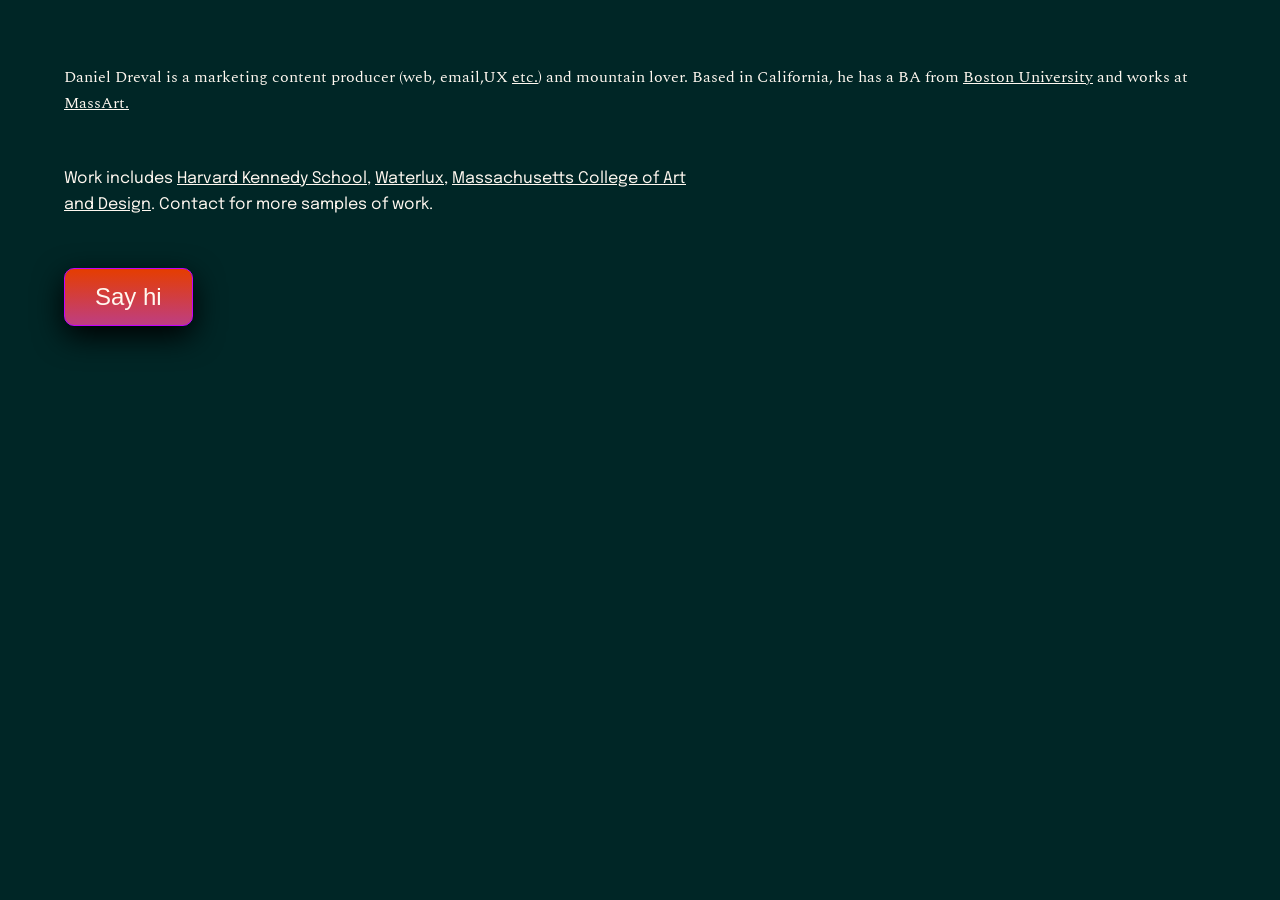
==== index.html @ 30119e2d "Add files via upload" ====
<!DOCTYPE html>
<html lang="en">

<head>
    <meta charset="UTF-8">
    <meta name="viewport" content="width=device-width, initial-scale=1.0">
    <title>daniel dreval</title>
    <link rel="icon" href="images/favicon.png" type="image/x-icon">

    <link rel="stylesheet" href="style/stylesheet.css">
    <link rel="stylesheet" href="style/fonts/stylesheet.css" type="text/css" charset="utf-8" />

</head>


<body>

    <div class="about">
        <text class="intro">
            <text class="name">
                Daniel Dreval
            </text> is a marketing content producer (web, email,UX <a class="etc">etc.</a>) and mountain lover. Based in California, he has a BA from <a class="school">Boston University</a> and works at <a class="work" href="https://www.massart.edu/" target="_blank">MassArt.</a>
        </text>
        <text class="subtext">
            Work includes
            <a href="https://www.hks.harvard.edu/" target="_blank">Harvard Kennedy School</a>, 
            <a href="https://www.waterlux.com/" target="_blank">Waterlux</a>, 
            <a href="https://www.massart.edu/" target="_blank">Massachusetts College of Art and Design</a>.
            Contact for more samples of work. 
        </text>
        <a class="email" href="mailto:daniel.dreval98@gmail.com">Say hi</a>
    </div>
</body>

</html>
---- style/stylesheet.css ----
/* Text styles */

h1 {
    font-weight: 200;
    font-size: 90px;
}

.intro {
    font-family: 'Spectral-Regular', 'Times New Roman', serif;
    font-weight: normal;
    font-style: normal;
}

.subtext {
    font-family: 'Epilogue-Regular', 'Times New Roman', serif;
    font-weight: normal;
    margin: 50px 0px 0px 0px;
    max-width: 650px;
    display: block;
}

.subtext a,
.subtext a:visited {
    text-decoration: underline !important;
    color: #FFF8F0;
    transition: .2s;
}

.subtext a:hover {
    color: #E53D00
}


@media screen and (min-width: 1600px) {
    .intro {
        font-size: 80px;
        line-height: 80px;
    }
    .intro .name {
        font-size: 68px;
        line-height: 68px;
    }
}

@media screen and (max-width: 800px) {
    .intro {
        font-size: 40px;
        line-height: 40px;
    }
    .intro .name {
        font-size: 34px;
        line-height: 34px;
    }
}

body a,
body a:visited {
    text-decoration: none;
    color: #FFF8F0;
}


/* Fun links */

.etc:hover::after {
    content: "strategy, design, print";
    background-color: #1d1e1f;
    padding: 10px;
    border-radius: 5px;
    border: 1px solid #fff;
    display: inline;
    position: absolute;
    font-family: 'Epilogue-Regular', sans-serif;
    font-size: 14px;
    line-height: 20px;
    margin: 0px 100px 0px 0px;
    color: #fff;
}

.school:hover::after {
    content: "economics, art history";
    background-color: #1d1e1f;
    padding: 10px;
    border-radius: 5px;
    border: 1px solid #fff;
    display: inline;
    position: absolute;
    font-family: 'Epilogue-Regular', sans-serif;
    font-size: 14px;
    line-height: 20px;
    margin: 0px 100px 0px 0px;
    color: #fff;
}

.work:hover::after {
    content: "marketing and web producer";
    background-color: #1d1e1f;
    padding: 10px;
    border-radius: 5px;
    border: 1px solid #fff;
    display: inline;
    position: absolute;
    font-family: 'Epilogue-Regular', sans-serif;
    font-size: 14px;
    line-height: 20px;
    margin: 0px 100px 0px 0px;
    color: #fff;
}

a.etc,
a.school,
a.work {
    text-decoration:underline;
}

a.etc:hover {
    cursor: url("../cursor/eye2.png"), auto;
}

a.school {
    cursor: url("../cursor/eye2.png"), auto;
}

a.work {
    cursor: url("../cursor/eye2.png"), auto;
}


/* Button */

.email {
    background: linear-gradient(0deg, #BE3E82 0%, #E53D00 100%);
    box-shadow: 0 10px 30px rgb(0, 0, 0);
    border-radius: 10px;
    border: 1px solid #C200FB;
    display: block;
    width: fit-content;
    padding: 15px 30px;
    margin-top: 50px;
    font-family: 'Sneak-Regular', sans-serif;
    font-size: 24px;
    color: #FFF8F0;
    text-decoration: none;
}

.email a {
    transition: background-color .2s;
}

.email:hover {
    background: #C200FB;
    cursor: url("../cursor/mail.png"), auto;
}


/* Body */

html {
    cursor: url("../cursor/mountain.png"), auto;
}

body {
    background-color: #002626;
    font-family: 'Sneak-Regular', sans-serif;
    font-weight: normal;
    font-size: 16px;
    line-height: 26px;
    font-variant-ligatures: common-ligatures;
    margin: 5vw 5vw;
    color: #FFF8F0;
    max-width: 1200px;
}


/* Header */

ul.header {
    list-style-type: none;
    margin: 0;
    padding: 0;
    overflow: hidden;
    background-color: none;
    position: fixed;
    right: 5vw;
    top: 50px;
    z-index: 10;
}

li.header {
    position: relative;
    float: left;
    margin: 0;
    padding: 0;
}

li.name {
    font-family: 'Sneak-Bold', sans-serif;
    font-size: 21px;
    line-height: 32px;
    position: fixed;
    color: #fff;
    left: 10%;
    top: 50px;
    width: 50%;
}

li.name-small {
    position: fixed;
    color: #fff;
    left: 10%;
    top: 50px;
    width: 50%;
}

li.header a,
li.header a:visited {
    display: block;
    color: #fff;
    padding: 0px 16px;
    text-decoration: none;
    transition: color .3s ease;
}

li.name a,
li.name a:visited,
li.name-small a,
li.name-small a:visited {
    color: #fff;
    font-weight: inherit;
    text-decoration: none;
    transition: color .3s ease;
    z-index: -1;
}

li.header a:hover,
li.name a:hover,
li.name-small a:hover {
    color: red;
    text-decoration: none;
}
---- style/fonts/stylesheet.css ----
@font-face {
    font-family: 'Spectral-Regular';
    src: url('../fonts/Spectral-Regular.ttf') format('truetype');
    font-weight: normal;
    font-style: normal;
}

@font-face {
    font-family: 'Epilogue-Regular';
    src: url('../fonts/Epilogue-Regular.ttf') format('truetype');
    font-weight: normal;
    font-style: normal;
}
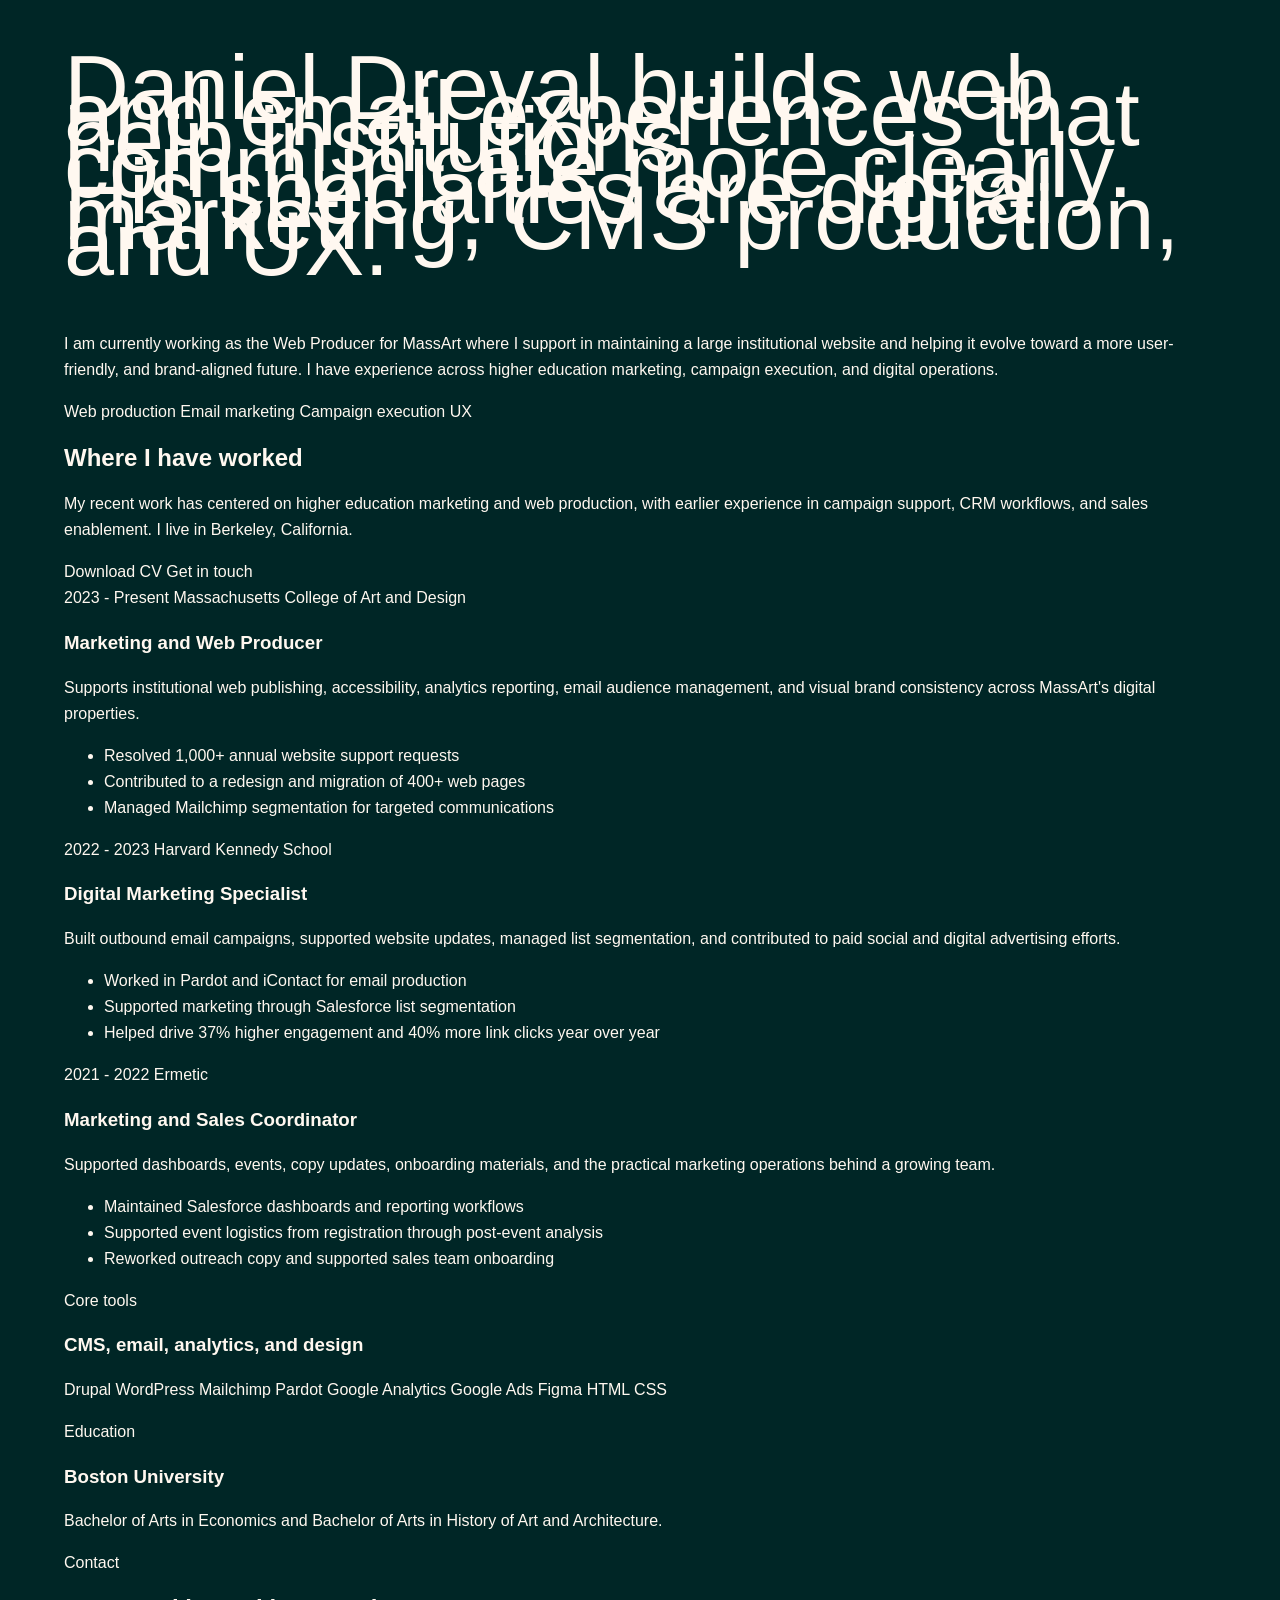
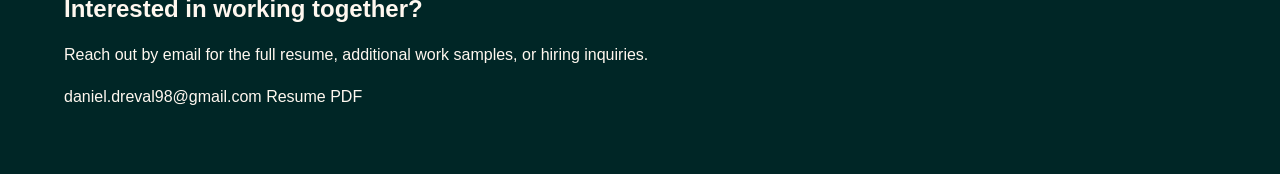
==== commit b4c746a9: "Revise index.html for improved personal branding Updated the content and structure of the index.html" ====
--- a/index.html
+++ b/index.html
@@ -1,35 +1,173 @@
 <!DOCTYPE html>
 <html lang="en">
-
 <head>
     <meta charset="UTF-8">
     <meta name="viewport" content="width=device-width, initial-scale=1.0">
-    <title>daniel dreval</title>
+    <title>Daniel Dreval | Web Content Producer</title>
+    <meta
+        name="description"
+        content="Daniel Dreval is a web content producer based in Berkeley, California, focused on content systems, web production, campaign execution, and digital storytelling."
+    >
     <link rel="icon" href="images/favicon.png" type="image/x-icon">
+    <link rel="stylesheet" href="style/stylesheet.css">
+    <link rel="stylesheet" href="style/fonts/stylesheet.css" type="text/css" charset="utf-8">
+</head>
+<body>
+<!-- 
+    <header class="site-header">
+        <a class="brand" href="#top">Daniel Dreval</a>
+        <nav class="site-nav" aria-label="Primary navigation">
+            <a href="#work">Work</a>
+            <a href="#systems">Systems</a>
+            <a href="#resume">Resume</a>
+            <a href="#contact">Contact</a>
+        </nav>
+    </header>
+-->
+    <main id="top">
+        <section class="hero">
+            <div class="hero-copy">
+                <h1>Daniel Dreval builds web and email experiences that help institutions
+                    communicate more clearly. His specialties are digital marketing, CMS production, and UX.</h1>
+                <p class="lead">
+                    I am currently working as the Web Producer for MassArt where I support in maintaining a large institutional website and helping it evolve toward a more user-friendly, and brand-aligned future. I have experience across higher education marketing, campaign execution, and digital operations.
+                </p>
 
-    <link rel="stylesheet" href="style/stylesheet.css">
-    <link rel="stylesheet" href="style/fonts/stylesheet.css" type="text/css" charset="utf-8" />
+                <div class="hero-tags" aria-label="Areas of focus">
+                    <span>Web production</span>
+                    <span>Email marketing</span>
+                    <span>Campaign execution</span>
+                    <span>UX</span>
+                </div>
 
-</head>
+                <div class="spacer"></div>
+                
 
+        </section>
+        
+        <section class="resume-section" id="resume">
+            <div class="resume-intro">
+                <h2>Where I have worked</h2>
+                <p>
+                    My recent work has centered on higher education marketing and web production,
+                    with earlier experience in campaign support, CRM workflows, and sales enablement. I live in Berkeley, California.
+                </p>
+                <div class="hero-actions">
+                    <a
+                        class="button-primary"
+                        href="CV/daniel%20dreval%20cv%202026.pdf"
+                        target="_blank"
+                        rel="noopener noreferrer"
+                    >
+                        Download CV
+                    </a>
+                    <a class="button-secondary" href="mailto:daniel.dreval98@gmail.com">Get in touch</a>
+                </div>
+            </div>
 
-<body>
+            <div class="resume-content">
+                <article class="timeline-item">
+                    <div class="timeline-meta">
+                        <span>2023 - Present</span>
+                        <span>Massachusetts College of Art and Design</span>
+                    </div>
+                    <h3>Marketing and Web Producer</h3>
+                    <p>
+                        Supports institutional web publishing, accessibility, analytics reporting,
+                        email audience management, and visual brand consistency across MassArt's
+                        digital properties.
+                    </p>
+                    <ul class="case-points">
+                        <li>Resolved 1,000+ annual website support requests</li>
+                        <li>Contributed to a redesign and migration of 400+ web pages</li>
+                        <li>Managed Mailchimp segmentation for targeted communications</li>
+                    </ul>
+                </article>
 
-    <div class="about">
-        <text class="intro">
-            <text class="name">
-                Daniel Dreval
-            </text> is a marketing content producer (web, email,UX <a class="etc">etc.</a>) and mountain lover. Based in California, he has a BA from <a class="school">Boston University</a> and works at <a class="work" href="https://www.massart.edu/" target="_blank">MassArt.</a>
-        </text>
-        <text class="subtext">
-            Work includes
-            <a href="https://www.hks.harvard.edu/" target="_blank">Harvard Kennedy School</a>, 
-            <a href="https://www.waterlux.com/" target="_blank">Waterlux</a>, 
-            <a href="https://www.massart.edu/" target="_blank">Massachusetts College of Art and Design</a>.
-            Contact for more samples of work. 
-        </text>
-        <a class="email" href="mailto:daniel.dreval98@gmail.com">Say hi</a>
-    </div>
+                <article class="timeline-item">
+                    <div class="timeline-meta">
+                        <span>2022 - 2023</span>
+                        <span>Harvard Kennedy School</span>
+                    </div>
+                    <h3>Digital Marketing Specialist</h3>
+                    <p>
+                        Built outbound email campaigns, supported website updates, managed list
+                        segmentation, and contributed to paid social and digital advertising efforts.
+                    </p>
+                    <ul class="case-points">
+                        <li>Worked in Pardot and iContact for email production</li>
+                        <li>Supported marketing through Salesforce list segmentation</li>
+                        <li>Helped drive 37% higher engagement and 40% more link clicks year over year</li>
+                    </ul>
+                </article>
+
+                <article class="timeline-item">
+                    <div class="timeline-meta">
+                        <span>2021 - 2022</span>
+                        <span>Ermetic</span>
+                    </div>
+                    <h3>Marketing and Sales Coordinator</h3>
+                    <p>
+                        Supported dashboards, events, copy updates, onboarding materials, and the
+                        practical marketing operations behind a growing team.
+                    </p>
+                    <ul class="case-points">
+                        <li>Maintained Salesforce dashboards and reporting workflows</li>
+                        <li>Supported event logistics from registration through post-event analysis</li>
+                        <li>Reworked outreach copy and supported sales team onboarding</li>
+                    </ul>
+                </article>
+
+                <div class="toolkit-grid">
+                    <article class="toolkit-card">
+                        <p class="case-tag">Core tools</p>
+                        <h3>CMS, email, analytics, and design</h3>
+                        <div class="tool-tags">
+                            <span>Drupal</span>
+                            <span>WordPress</span>
+                            <span>Mailchimp</span>
+                            <span>Pardot</span>
+                            <span>Google Analytics</span>
+                            <span>Google Ads</span>
+                            <span>Figma</span>
+                            <span>HTML</span>
+                            <span>CSS</span>
+                        </div>
+                    </article>
+
+                    <article class="toolkit-card">
+                        <p class="case-tag">Education</p>
+                        <h3>Boston University</h3>
+                        <p>
+                            Bachelor of Arts in Economics and Bachelor of Arts in History of Art
+                            and Architecture.
+                        </p>
+                    </article>
+                </div>
+            </div>
+        </section>
+    </main>
+
+    <footer class="site-footer" id="contact">
+        <div class="footer-copy">
+            <p class="eyebrow">Contact</p>
+            <h2>Interested in working together?</h2>
+            <p>
+                Reach out by email for the full resume, additional work samples, or hiring inquiries.
+            </p>
+        </div>
+
+        <div class="footer-actions">
+            <a class="button-primary" href="mailto:daniel.dreval98@gmail.com">daniel.dreval98@gmail.com</a>
+            <a
+                class="button-secondary"
+                href="CV/daniel%20dreval%20cv%202026.pdf"
+                target="_blank"
+                rel="noopener noreferrer"
+            >
+                Resume PDF
+            </a>
+        </div>
+    </footer>
 </body>
-
-</html>+</html>
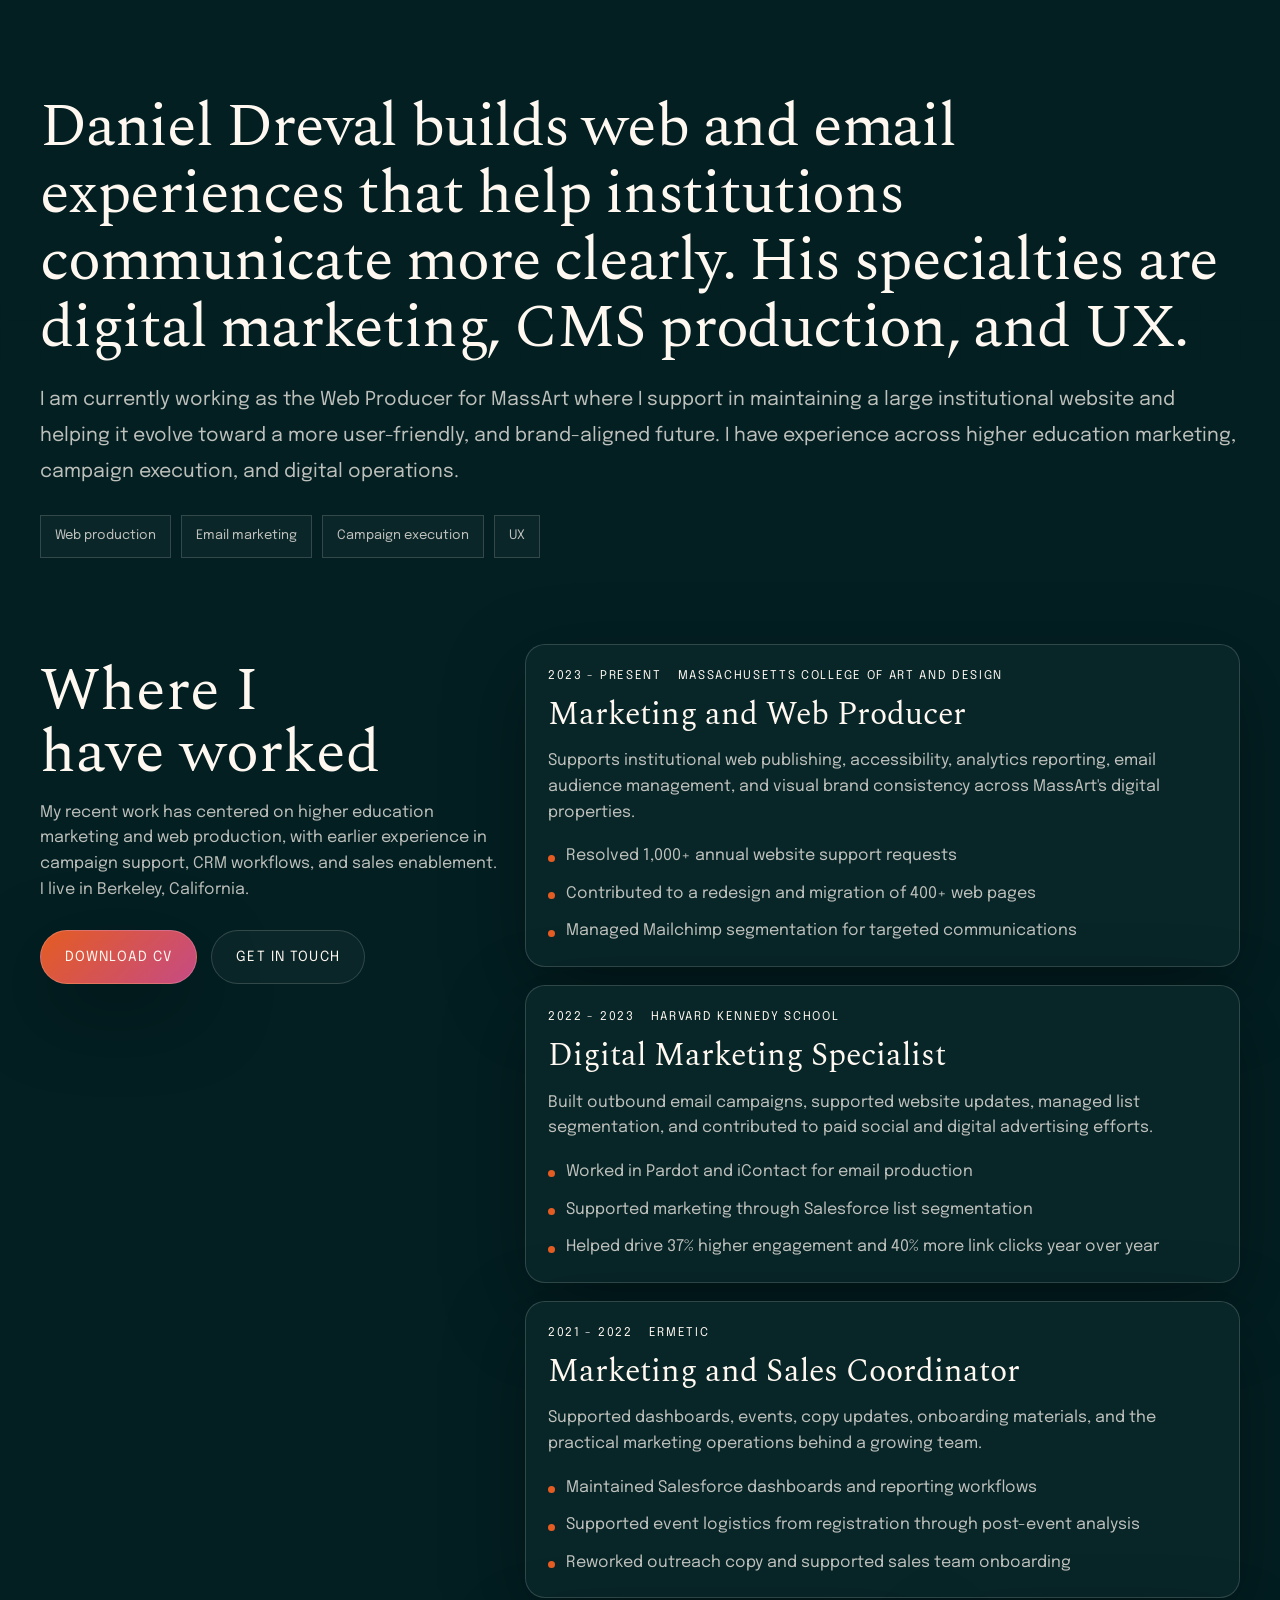
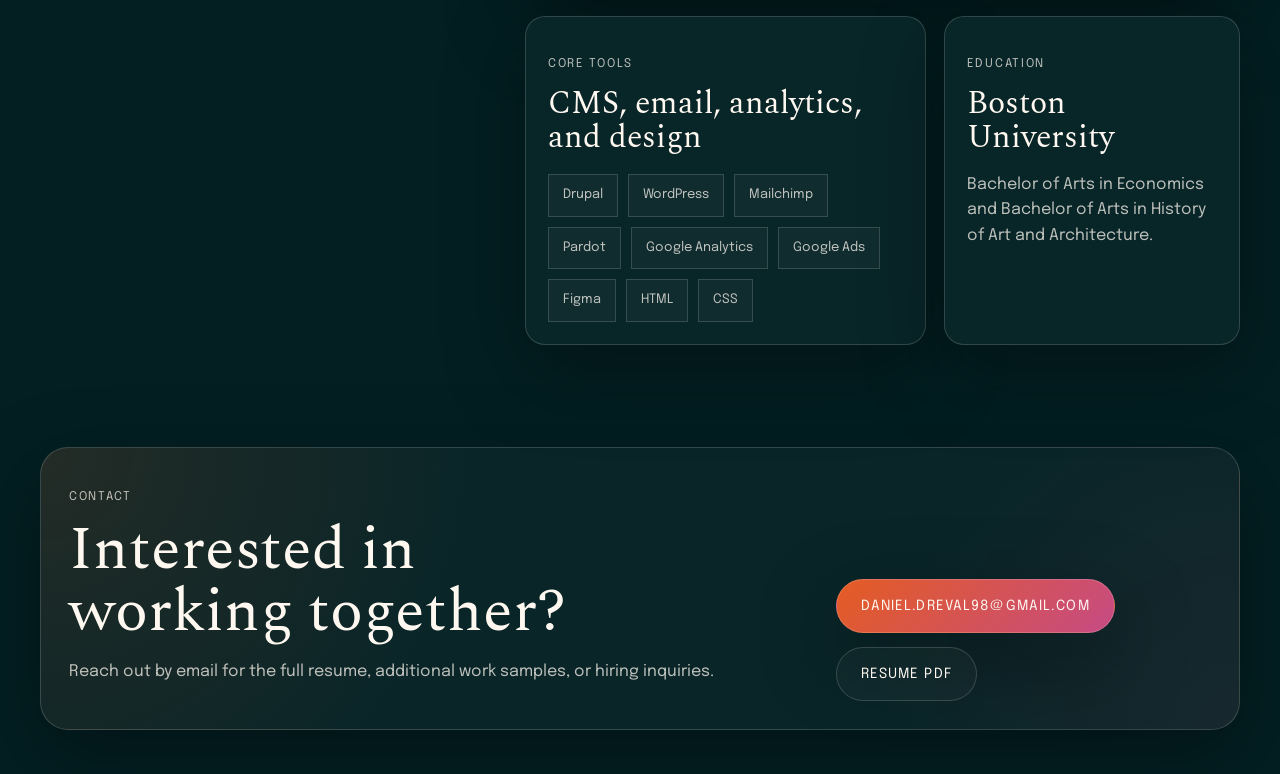
==== commit fbf023fa: "Fix HTML formatting and structure" ====
--- a/index.html
+++ b/index.html
@@ -55,7 +55,7 @@
                 <div class="hero-actions">
                     <a
                         class="button-primary"
-                        href="CV/daniel%20dreval%20cv%202026.pdf"
+                        href="ddreval.github.io/blob/main/CV/daniel dreval cv 2026.pdf"
                         target="_blank"
                         rel="noopener noreferrer"
                     >
--- a/style/stylesheet.css
+++ b/style/stylesheet.css
@@ -1,240 +1,791 @@
-/* Text styles */
+:root {
+    --bg: #031f22;
+    --bg-soft: #0b2d31;
+    --bg-panel: rgba(10, 39, 41, 0.88);
+    --line: rgba(255, 248, 240, 0.16);
+    --line-strong: rgba(246, 185, 120, 0.36);
+    --text: #fff8f0;
+    --muted: rgba(255, 248, 240, 0.74);
+    --accent: #e45c22;
+    --accent-soft: #f6b978;
+    --accent-rose: #c64b84;
+    --shadow: 0 26px 80px rgba(0, 0, 0, 0.34);
+    --radius-lg: 28px;
+    --radius-md: 20px;
+    --radius-sm: 14px;
+    --content-width: min(1200px, calc(100vw - 40px));
+}
+
+*,
+*::before,
+*::after {
+    box-sizing: border-box;
+}
+
+html {
+    scroll-behavior: smooth;
+}
+
+body {
+    margin: 0;
+    min-height: 100vh;
+    color: var(--text);
+    background: var(--bg);
+    font-family: 'Epilogue-Regular', Arial, sans-serif;
+    line-height: 1.6;
+}
+
+body::before {
+    content: "";
+    position: fixed;
+    inset: 0;
+    background-image:
+        linear-gradient(rgba(247, 242, 232, 0.03) 1px, transparent 1px),
+        linear-gradient(90deg, rgba(247, 242, 232, 0.03) 1px, transparent 1px);
+    background-size: 40px 40px;
+    opacity: 0.28;
+    pointer-events: none;
+    mask-image: linear-gradient(180deg, rgba(0, 0, 0, 0.8), transparent 88%);
+}
+
+a,
+a:visited {
+    color: inherit;
+    text-decoration: none;
+}
+
+a:hover {
+    color: var(--accent);
+}
+
+a:focus-visible {
+    outline: 2px solid var(--accent);
+    outline-offset: 4px;
+}
+
+img {
+    max-width: 100%;
+}
+
+.site-header,
+main,
+.site-footer {
+    width: var(--content-width);
+    margin: 0 auto;
+}
+
+.site-header {
+    position: sticky;
+    top: 18px;
+    z-index: 20;
+    margin-top: 18px;
+    padding: 14px 18px;
+    display: flex;
+    align-items: center;
+    justify-content: space-between;
+    gap: 20px;
+    border: 1px solid var(--line);
+    border-radius: 999px;
+    background: rgba(4, 23, 25, 0.76);
+    backdrop-filter: blur(18px);
+    box-shadow: 0 10px 40px rgba(0, 0, 0, 0.2);
+}
+
+.brand {
+    font-family: 'Spectral-Regular', 'Times New Roman', serif;
+    font-size: 24px;
+    letter-spacing: 0.02em;
+}
+
+.site-nav {
+    display: flex;
+    align-items: center;
+    gap: 20px;
+}
+
+.site-nav a {
+    font-size: 14px;
+    letter-spacing: 0.08em;
+    text-transform: uppercase;
+    color: var(--muted);
+}
+
+main {
+    padding: 48px 0 76px;
+}
+
+section {
+    margin-bottom: 26px;
+}
+
+.eyebrow,
+.case-tag,
+.timeline-meta,
+.note-index {
+    font-size: 12px;
+    letter-spacing: 0.14em;
+    text-transform: uppercase;
+}
+
+.eyebrow,
+.case-tag,
+.timeline-meta,
+.note-index {
+    color: var(--text);
+}
+
+h1,
+h2,
+h3 {
+    margin: 0;
+    font-family: 'Spectral-Regular', 'Times New Roman', serif;
+    font-weight: 400;
+}
 
 h1 {
-    font-weight: 200;
-    font-size: 90px;
-}
-
-.intro {
-    font-family: 'Spectral-Regular', 'Times New Roman', serif;
-    font-weight: normal;
-    font-style: normal;
-}
-
-.subtext {
-    font-family: 'Epilogue-Regular', 'Times New Roman', serif;
-    font-weight: normal;
-    margin: 50px 0px 0px 0px;
-    max-width: 650px;
+    margin-top: 12px;
+    font-size: clamp(2.2rem, 6vw, 3.8rem);
+    line-height: 1.1;
+    letter-spacing: -0.02em;
+}
+
+h2 {
+    font-size: clamp(2.2rem, 4.8vw, 3.8rem);
+    line-height: 1.02;
+    text-wrap: balance;
+}
+
+h3 {
+    font-size: clamp(1.45rem, 2.5vw, 2.05rem);
+    line-height: 1.08;
+}
+
+.hero {
+    display: grid;
+    grid-template-columns: minmax(0, 1.2fr) minmax(280px, 0.8fr);
+    gap: 28px;
+    align-items: start;
+    padding-top: 16px;
+}
+
+.hero-copy {
+    grid-column: 1 / -1;
+    padding: 18px 0 10px;
+}
+
+.role-title {
+    margin: 18px 0 0;
+    font-size: clamp(1.3rem, 2vw, 1.7rem);
+    line-height: 1.2;
+    color: var(--text);
+    letter-spacing: 0.08em;
+    text-transform: uppercase;
+}
+
+.lead,
+.section-copy,
+.case-study-copy p,
+.resume-intro p,
+.timeline-item p,
+.toolkit-card p,
+.footer-copy p {
+    color: var(--muted);
+}
+
+.lead {
+    margin: 20px 0 0;
+    font-size: clamp(1.04rem, 1.55vw, 1.2rem);
+    line-height: 1.9;
+}
+
+.hero-tags,
+.tool-tags {
+    display: flex;
+    flex-wrap: wrap;
+    gap: 10px;
+}
+
+.hero-tags {
+    margin-top: 24px;
+}
+
+.hero-tags span,
+.tool-tags span {
+    padding: 10px 14px;
+    border: 1px solid var(--line);
+    border-radius: 0px;
+    background: rgba(247, 242, 232, 0.03);
+    color: var(--muted);
+    font-size: 13px;
+}
+
+.hero-actions,
+.footer-actions {
+    display: flex;
+    flex-wrap: wrap;
+    gap: 14px;
+    margin-top: 28px;
+}
+
+.spacer {
+    height: 50px;
+}
+
+.button-primary,
+.button-secondary {
+    display: inline-flex;
+    align-items: center;
+    justify-content: center;
+    min-height: 54px;
+    padding: 0 24px;
+    border-radius: 999px;
+    border: 1px solid var(--line);
+    transition: transform 0.18s ease, border-color 0.18s ease, background-color 0.18s ease, color 0.18s ease;
+    font-size: 14px;
+    letter-spacing: 0.08em;
+    text-transform: uppercase;
+}
+
+.button-primary {
+    background: linear-gradient(135deg, var(--accent) 0%, var(--accent-rose) 100%);
+    border-color: rgba(255, 248, 240, 0.18);
+    color: var(--text);
+    box-shadow: var(--shadow);
+}
+
+.button-secondary {
+    background: rgba(255, 248, 240, 0.03);
+    color: var(--text);
+}
+
+.button-primary:hover,
+.button-secondary:hover {
+    transform: translateY(-2px);
+    color: var(--text);
+}
+
+.button-secondary:hover {
+    border-color: var(--line-strong);
+    background: rgba(246, 185, 120, 0.08);
+}
+
+.hero-notes {
+    display: grid;
+    gap: 14px;
+    padding-top: 12px;
+}
+
+.note-card,
+.timeline-item,
+.toolkit-card,
+.site-footer,
+.case-study,
+.org-strip {
+    border: 1px solid var(--line);
+    background: linear-gradient(180deg, rgba(247, 242, 232, 0.04), rgba(247, 242, 232, 0.02));
+    box-shadow: var(--shadow);
+}
+
+.note-card {
+    padding: 20px;
+    border-radius: var(--radius-md);
+    background:
+        linear-gradient(180deg, rgba(228, 92, 34, 0.08), rgba(198, 75, 132, 0.06)),
+        rgba(10, 39, 41, 0.88);
+}
+
+.note-card p {
+    margin: 12px 0 0;
+    color: var(--text);
+    line-height: 1.75;
+}
+
+.org-strip {
+    display: flex;
+    flex-wrap: wrap;
+    gap: 12px 22px;
+    align-items: center;
+    justify-content: center;
+    padding: 18px 22px;
+    border-radius: 999px;
+    color: var(--muted);
+    font-size: 13px;
+    letter-spacing: 0.08em;
+    text-transform: uppercase;
+}
+
+.section-heading {
+    max-width: 930px;
+    padding: 26px 0 8px;
+}
+
+.section-heading h2 {
+    margin-top: 10px;
+}
+
+.section-copy {
+    max-width: 740px;
+    margin: 18px 0 0;
+}
+
+.case-study {
+    display: grid;
+    grid-template-columns: minmax(0, 0.9fr) minmax(0, 1.1fr);
+    gap: 24px;
+    padding: 22px;
+    border-radius: var(--radius-lg);
+    background:
+        radial-gradient(circle at top right, rgba(228, 92, 34, 0.1), transparent 32%),
+        radial-gradient(circle at bottom left, rgba(198, 75, 132, 0.08), transparent 26%),
+        rgba(10, 39, 41, 0.88);
+}
+
+.case-study-reverse {
+    grid-template-columns: minmax(0, 1fr) minmax(0, 0.9fr);
+}
+
+.case-study-copy {
+    align-self: center;
+    padding: 8px 4px;
+}
+
+.case-study-copy h3 {
+    margin-top: 12px;
+}
+
+.case-study-copy p {
+    margin: 18px 0 0;
+}
+
+.case-carousel {
+    position: relative;
+    display: grid;
+    gap: 14px;
+    align-self: start;
+}
+
+.carousel-toggle {
+    position: absolute;
+    width: 1px;
+    height: 1px;
+    margin: -1px;
+    overflow: hidden;
+    opacity: 0;
+    pointer-events: none;
+    clip-path: inset(50%);
+}
+
+.carousel-stage {
+    position: relative;
+}
+
+.carousel-slide {
+    display: none;
+    margin: 0;
+}
+
+.case-carousel .carousel-toggle-1:checked ~ .carousel-stage .carousel-slide-1,
+.case-carousel .carousel-toggle-2:checked ~ .carousel-stage .carousel-slide-2,
+.case-carousel .carousel-toggle-3:checked ~ .carousel-stage .carousel-slide-3,
+.case-carousel .carousel-toggle-4:checked ~ .carousel-stage .carousel-slide-4 {
+    display: grid;
+}
+
+.carousel-footer {
+    display: flex;
+    align-items: center;
+    justify-content: space-between;
+    gap: 14px;
+    flex-wrap: wrap;
+}
+
+.carousel-pagination,
+.carousel-controls {
+    display: flex;
+    align-items: center;
+    gap: 10px;
+    flex-wrap: wrap;
+}
+
+.carousel-pill,
+.carousel-button {
+    display: inline-flex;
+    align-items: center;
+    justify-content: center;
+    min-height: 42px;
+    border-radius: 999px;
+    border: 1px solid var(--line);
+    background: rgba(255, 248, 240, 0.03);
+    color: var(--muted);
+    cursor: pointer;
+    font-family: 'Epilogue-Regular', Arial, sans-serif;
+    font-size: 13px;
+    letter-spacing: 0.06em;
+    text-transform: uppercase;
+    transition: background-color 0.18s ease, border-color 0.18s ease, color 0.18s ease, transform 0.18s ease;
+}
+
+.carousel-pill {
+    padding: 0 16px;
+}
+
+.carousel-button {
+    padding: 0 14px;
+}
+
+.carousel-pill:hover,
+.carousel-button:hover {
+    transform: translateY(-1px);
+    border-color: var(--line-strong);
+    color: var(--text);
+}
+
+.case-carousel .carousel-toggle-1:checked ~ .carousel-footer .carousel-pill-1,
+.case-carousel .carousel-toggle-2:checked ~ .carousel-footer .carousel-pill-2,
+.case-carousel .carousel-toggle-3:checked ~ .carousel-footer .carousel-pill-3,
+.case-carousel .carousel-toggle-4:checked ~ .carousel-footer .carousel-pill-4 {
+    background: linear-gradient(135deg, rgba(228, 92, 34, 0.18), rgba(198, 75, 132, 0.18));
+    border-color: rgba(246, 185, 120, 0.4);
+    color: var(--text);
+}
+
+.carousel-controls {
+    display: none;
+}
+
+.case-carousel .carousel-toggle-1:checked ~ .carousel-footer .carousel-controls-1,
+.case-carousel .carousel-toggle-2:checked ~ .carousel-footer .carousel-controls-2,
+.case-carousel .carousel-toggle-3:checked ~ .carousel-footer .carousel-controls-3,
+.case-carousel .carousel-toggle-4:checked ~ .carousel-footer .carousel-controls-4 {
+    display: flex;
+}
+
+.case-points {
+    margin: 18px 0 0;
+    padding: 0;
+    list-style: none;
+}
+
+.case-points li {
+    position: relative;
+    padding-left: 18px;
+    color: var(--muted);
+}
+
+.case-points li + li {
+    margin-top: 12px;
+}
+
+.case-points li::before {
+    content: "";
+    position: absolute;
+    left: 0;
+    top: 0.72em;
+    width: 7px;
+    height: 7px;
+    border-radius: 999px;
+    background: linear-gradient(135deg, var(--accent), var(--accent));
+}
+
+.media-split,
+.media-grid {
+    display: grid;
+    gap: 16px;
+}
+
+.media-split {
+    grid-template-columns: minmax(0, 1.1fr) minmax(0, 0.9fr);
+    align-items: start;
+}
+
+.media-split-equal {
+    grid-template-columns: repeat(2, minmax(0, 1fr));
+}
+
+.media-grid {
+    grid-template-columns: repeat(2, minmax(0, 1fr));
+}
+
+.media-grid-portfolio {
+    align-items: start;
+}
+
+.media-panel {
+    display: grid;
+    grid-template-rows: minmax(0, 1fr) auto;
+    gap: 12px;
+    min-height: 0;
+    padding: 14px;
+    border: 1px solid var(--line);
+    border-radius: var(--radius-md);
+    background:
+        linear-gradient(180deg, rgba(255, 248, 240, 0.03), rgba(255, 248, 240, 0.02)),
+        rgba(6, 21, 24, 0.92);
+}
+
+.media-frame {
+    position: relative;
+    height: 100%;
+    min-height: 0;
+    overflow: hidden;
+    border: 1px solid rgba(3, 31, 34, 0.1);
+    border-radius: var(--radius-sm);
+    background: linear-gradient(180deg, rgba(255, 248, 240, 0.98), rgba(243, 236, 228, 0.98));
+    padding: 48px 14px 14px;
+}
+
+.media-panel-screen .media-frame::before {
+    content: "";
+    position: absolute;
+    top: 14px;
+    left: 14px;
+    width: 10px;
+    height: 10px;
+    border-radius: 999px;
+    background: var(--accent);
+    box-shadow: 18px 0 0 var(--accent), 36px 0 0 var(--accent-rose);
+}
+
+.media-panel-screen .media-frame::after {
+    content: "";
+    position: absolute;
+    top: 30px;
+    left: 0;
+    right: 0;
+    height: 1px;
+    background: rgba(3, 31, 34, 0.1);
+}
+
+.media-panel-paper .media-frame {
+    padding: 16px;
+    background: linear-gradient(180deg, rgba(255, 248, 240, 0.98), rgba(247, 242, 232, 0.96));
+}
+
+.media-panel-paper .media-frame::before,
+.media-panel-paper .media-frame::after {
+    content: none;
+}
+
+.media-panel img {
+    width: 100%;
+    height: 100%;
+    border-radius: 10px;
+    box-shadow: 0 18px 40px rgba(3, 31, 34, 0.18);
+}
+
+.media-panel figcaption {
+    font-size: 13px;
+    line-height: 1.6;
+    color: var(--muted);
+}
+
+.media-panel-screen img {
+    object-fit: contain;
+    object-position: top center;
+    background: #f7f2e8;
+}
+
+.media-panel-large {
+    min-height: 880px;
+}
+
+.media-panel-small {
+    min-height: 540px;
+}
+
+.media-panel-email {
+    min-height: 0px;
+    min-width: 300px;
+}
+
+.media-panel-portfolio {
+    min-height: 0;
+    grid-template-rows: auto auto;
+}
+
+.media-panel-portfolio .media-frame {
+    height: auto;
+}
+
+.media-panel-portfolio img {
+    height: auto;
     display: block;
 }
 
-.subtext a,
-.subtext a:visited {
-    text-decoration: underline !important;
-    color: #FFF8F0;
-    transition: .2s;
-}
-
-.subtext a:hover {
-    color: #E53D00
-}
-
-
-@media screen and (min-width: 1600px) {
-    .intro {
-        font-size: 80px;
-        line-height: 80px;
-    }
-    .intro .name {
-        font-size: 68px;
-        line-height: 68px;
-    }
-}
-
-@media screen and (max-width: 800px) {
-    .intro {
-        font-size: 40px;
-        line-height: 40px;
-    }
-    .intro .name {
-        font-size: 34px;
-        line-height: 34px;
-    }
-}
-
-body a,
-body a:visited {
-    text-decoration: none;
-    color: #FFF8F0;
-}
-
-
-/* Fun links */
-
-.etc:hover::after {
-    content: "strategy, design, print";
-    background-color: #1d1e1f;
-    padding: 10px;
-    border-radius: 5px;
-    border: 1px solid #fff;
-    display: inline;
-    position: absolute;
-    font-family: 'Epilogue-Regular', sans-serif;
-    font-size: 14px;
-    line-height: 20px;
-    margin: 0px 100px 0px 0px;
-    color: #fff;
-}
-
-.school:hover::after {
-    content: "economics, art history";
-    background-color: #1d1e1f;
-    padding: 10px;
-    border-radius: 5px;
-    border: 1px solid #fff;
-    display: inline;
-    position: absolute;
-    font-family: 'Epilogue-Regular', sans-serif;
-    font-size: 14px;
-    line-height: 20px;
-    margin: 0px 100px 0px 0px;
-    color: #fff;
-}
-
-.work:hover::after {
-    content: "marketing and web producer";
-    background-color: #1d1e1f;
-    padding: 10px;
-    border-radius: 5px;
-    border: 1px solid #fff;
-    display: inline;
-    position: absolute;
-    font-family: 'Epilogue-Regular', sans-serif;
-    font-size: 14px;
-    line-height: 20px;
-    margin: 0px 100px 0px 0px;
-    color: #fff;
-}
-
-a.etc,
-a.school,
-a.work {
-    text-decoration:underline;
-}
-
-a.etc:hover {
-    cursor: url("../cursor/eye2.png"), auto;
-}
-
-a.school {
-    cursor: url("../cursor/eye2.png"), auto;
-}
-
-a.work {
-    cursor: url("../cursor/eye2.png"), auto;
-}
-
-
-/* Button */
-
-.email {
-    background: linear-gradient(0deg, #BE3E82 0%, #E53D00 100%);
-    box-shadow: 0 10px 30px rgb(0, 0, 0);
-    border-radius: 10px;
-    border: 1px solid #C200FB;
-    display: block;
-    width: fit-content;
-    padding: 15px 30px;
-    margin-top: 50px;
-    font-family: 'Sneak-Regular', sans-serif;
-    font-size: 24px;
-    color: #FFF8F0;
-    text-decoration: none;
-}
-
-.email a {
-    transition: background-color .2s;
-}
-
-.email:hover {
-    background: #C200FB;
-    cursor: url("../cursor/mail.png"), auto;
-}
-
-
-/* Body */
-
-html {
-    cursor: url("../cursor/mountain.png"), auto;
-}
-
-body {
-    background-color: #002626;
-    font-family: 'Sneak-Regular', sans-serif;
-    font-weight: normal;
-    font-size: 16px;
-    line-height: 26px;
-    font-variant-ligatures: common-ligatures;
-    margin: 5vw 5vw;
-    color: #FFF8F0;
-    max-width: 1200px;
-}
-
-
-/* Header */
-
-ul.header {
-    list-style-type: none;
-    margin: 0;
-    padding: 0;
-    overflow: hidden;
-    background-color: none;
-    position: fixed;
-    right: 5vw;
-    top: 50px;
-    z-index: 10;
-}
-
-li.header {
-    position: relative;
-    float: left;
-    margin: 0;
-    padding: 0;
-}
-
-li.name {
-    font-family: 'Sneak-Bold', sans-serif;
-    font-size: 21px;
-    line-height: 32px;
-    position: fixed;
-    color: #fff;
-    left: 10%;
-    top: 50px;
-    width: 50%;
-}
-
-li.name-small {
-    position: fixed;
-    color: #fff;
-    left: 10%;
-    top: 50px;
-    width: 50%;
-}
-
-li.header a,
-li.header a:visited {
-    display: block;
-    color: #fff;
-    padding: 0px 16px;
-    text-decoration: none;
-    transition: color .3s ease;
-}
-
-li.name a,
-li.name a:visited,
-li.name-small a,
-li.name-small a:visited {
-    color: #fff;
-    font-weight: inherit;
-    text-decoration: none;
-    transition: color .3s ease;
-    z-index: -1;
-}
-
-li.header a:hover,
-li.name a:hover,
-li.name-small a:hover {
-    color: red;
-    text-decoration: none;
-}+.media-panel-diagram {
+    min-height: 920px;
+}
+
+.media-panel-diagram img {
+    object-fit: contain;
+    object-position: top center;
+}
+
+.resume-section {
+    display: grid;
+    grid-template-columns: minmax(0, 0.78fr) minmax(0, 1.22fr);
+    gap: 28px;
+    align-items: start;
+    margin-top: 10px;
+}
+
+.resume-intro {
+    position: sticky;
+    top: 110px;
+    padding-top: 6px;
+}
+
+.resume-intro h2 {
+    margin-top: 10px;
+}
+
+.resume-content {
+    display: grid;
+    gap: 18px;
+}
+
+.timeline-item,
+.toolkit-card {
+    padding: 22px;
+    border-radius: var(--radius-md);
+    background: rgba(10, 39, 41, 0.88);
+}
+
+.timeline-meta {
+    display: flex;
+    flex-wrap: wrap;
+    gap: 10px 16px;
+}
+
+.timeline-item h3,
+.toolkit-card h3 {
+    margin-top: 12px;
+}
+
+.timeline-item p,
+.toolkit-card p {
+    margin: 16px 0 0;
+}
+
+.toolkit-grid {
+    display: grid;
+    grid-template-columns: minmax(0, 1.15fr) minmax(0, 0.85fr);
+    gap: 18px;
+}
+
+.tool-tags {
+    margin-top: 18px;
+}
+
+.site-footer {
+    display: flex;
+    align-items: end;
+    justify-content: space-between;
+    gap: 24px;
+    padding: 28px;
+    margin-bottom: 44px;
+    border-radius: var(--radius-lg);
+    background:
+        radial-gradient(circle at top left, rgba(228, 92, 34, 0.12), transparent 36%),
+        radial-gradient(circle at bottom right, rgba(198, 75, 132, 0.08), transparent 30%),
+        rgba(10, 39, 41, 0.94);
+}
+
+.footer-copy {
+    max-width: 760px;
+}
+
+.footer-copy h2 {
+    margin-top: 10px;
+}
+
+@media screen and (max-width: 1100px) {
+    .hero,
+    .case-study,
+    .case-study-reverse,
+    .resume-section {
+        grid-template-columns: 1fr;
+    }
+
+    .resume-intro {
+        position: static;
+    }
+
+    .media-split,
+    .media-grid,
+    .toolkit-grid {
+        grid-template-columns: 1fr;
+    }
+
+    .carousel-footer {
+        align-items: flex-start;
+        flex-direction: column;
+    }
+
+    .media-panel-large,
+    .media-panel-small,
+    .media-panel-diagram,
+    .media-panel {
+        min-height: 620px;
+    }
+
+    .site-footer {
+        flex-direction: column;
+        align-items: flex-start;
+    }
+}
+
+@media screen and (max-width: 760px) {
+    .site-header {
+        position: static;
+        flex-direction: column;
+        align-items: flex-start;
+        border-radius: 24px;
+    }
+
+    .site-nav {
+        flex-wrap: wrap;
+        gap: 14px;
+    }
+
+    main {
+        padding-top: 28px;
+    }
+
+    .hero,
+    .case-study,
+    .resume-section {
+        gap: 18px;
+    }
+
+    .case-study,
+    .timeline-item,
+    .toolkit-card,
+    .site-footer {
+        padding: 18px;
+    }
+
+    .media-panel,
+    .media-panel-large,
+    .media-panel-small,
+    .media-panel-diagram {
+        min-height: 460px;
+        padding: 12px;
+    }
+
+    .button-primary,
+    .button-secondary {
+        width: 100%;
+    }
+
+    .carousel-pill,
+    .carousel-button {
+        width: 100%;
+        justify-content: center;
+    }
+
+    .org-strip {
+        border-radius: 28px;
+        justify-content: flex-start;
+    }
+}
